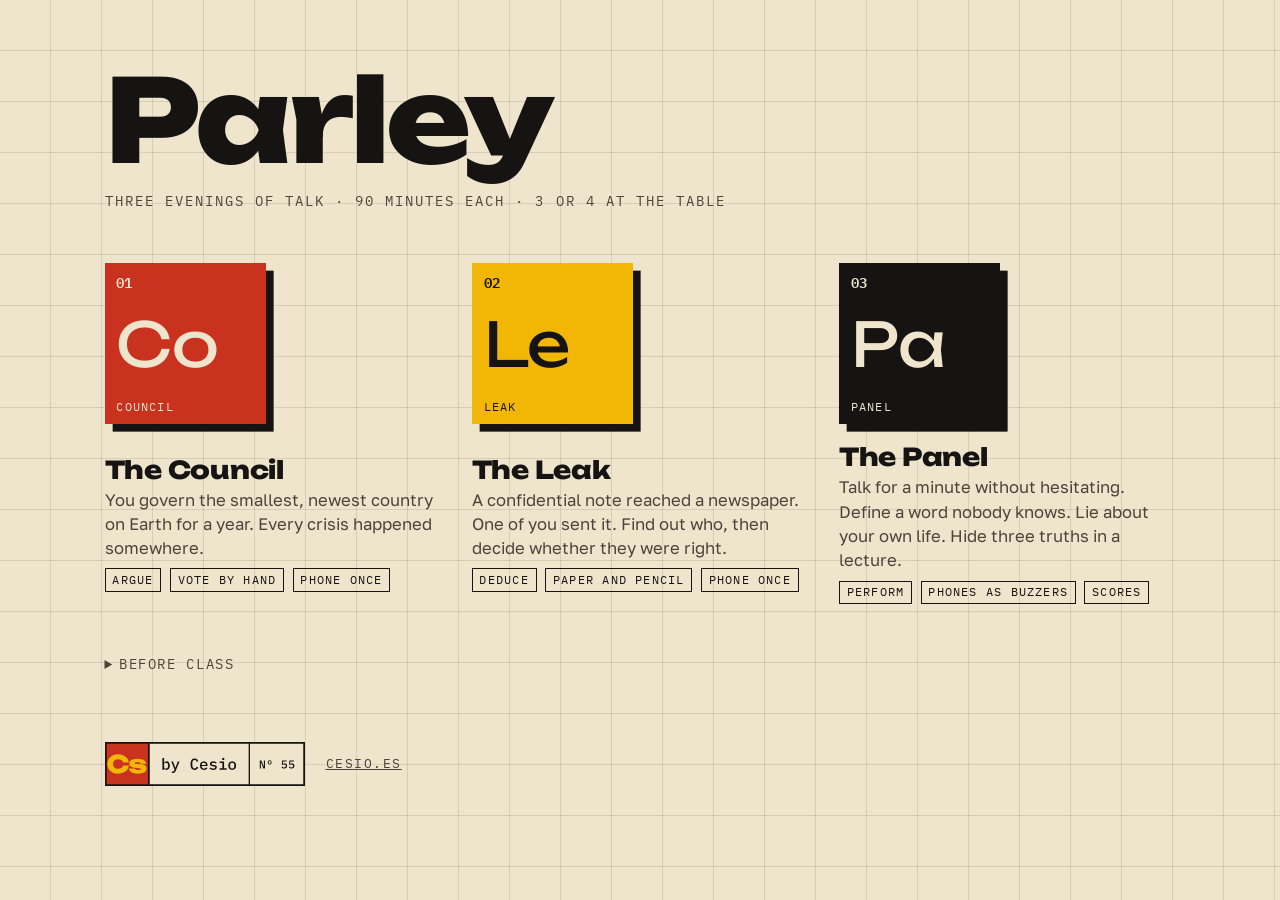
==== index.html @ 582136a7 "Parley: three conversation games (The Council, The Leak, The Panel)" ====
<!doctype html>
<html lang="en">
<head>
<meta charset="utf-8">
<meta name="viewport" content="width=device-width, initial-scale=1">
<title>Parley · three evenings of talk</title>
<meta name="description" content="Three ninety-minute conversation games for three or four advanced speakers of English.">
<link rel="icon" href="favicon.svg" type="image/svg+xml">
<link rel="stylesheet" href="assets/base.css">
</head>
<body>
<main class="hub">
  <h1>Parley</h1>
  <div class="sub">Three evenings of talk · 90 minutes each · 3 or 4 at the table</div>

  <div class="games">
    <a class="game" href="council.html">
      <span class="tile"><span class="n">01</span><span class="s">Co</span><span class="t">Council</span></span>
      <span>
        <h2>The Council</h2>
        <p>You govern the smallest, newest country on Earth for a year. Every crisis happened somewhere.</p>
        <span class="meta"><span>Argue</span><span>Vote by hand</span><span>Phone once</span></span>
      </span>
    </a>
    <a class="game" href="leak.html">
      <span class="tile y"><span class="n">02</span><span class="s">Le</span><span class="t">Leak</span></span>
      <span>
        <h2>The Leak</h2>
        <p>A confidential note reached a newspaper. One of you sent it. Find out who, then decide whether they were right.</p>
        <span class="meta"><span>Deduce</span><span>Paper and pencil</span><span>Phone once</span></span>
      </span>
    </a>
    <a class="game" href="panel.html">
      <span class="tile k"><span class="n">03</span><span class="s">Pa</span><span class="t">Panel</span></span>
      <span>
        <h2>The Panel</h2>
        <p>Talk for a minute without hesitating. Define a word nobody knows. Lie about your own life. Hide three truths in a lecture.</p>
        <span class="meta"><span>Perform</span><span>Phones as buzzers</span><span>Scores</span></span>
      </span>
    </a>
  </div>

  <details style="margin-top:3rem">
    <summary>Before class</summary>
    <ol class="steps" style="max-width:40rem;margin-top:.8rem">
      <li>Open the game on the big screen. The names go in there; each player then scans their own code.</li>
      <li>Pencils and scrap paper for everyone. The Council also wants two coins each.</li>
      <li>Printing is optional: <a href="print.html?g=council">minister’s sheet</a> · <a href="print.html?g=leak">case notebook and exhibits</a>.</li>
      <li>Keys on the big screen: → next · space starts and stops the clock · F full screen · 1 to 4 buzz, in The Panel.</li>
    </ol>
  </details>

  <div class="byline"><img src="assets/cesio-sello.svg" alt="by Cesio" height="44"><a href="https://cesio.es">cesio.es</a></div>
</main>
</body>
</html>
---- assets/base.css ----
/* Parley — shared look. Paper, ink, one red, one yellow. */
@import url('https://fonts.googleapis.com/css2?family=Unbounded:wght@600;800&family=IBM+Plex+Mono:wght@400;500;600&family=Golos+Text:wght@400;500;600;700&display=swap');

:root {
  --paper: #EFE4CC;
  --paper-2: #E6D9BC;
  --sheet: #FBF6E9;
  --ink: #161412;
  --ink-2: #4A443B;
  --line: #16141233;
  --red: #C8321E;
  --yellow: #F2B705;
  --green: #2F6B3A;
  --display: 'Unbounded', 'Arial Black', system-ui, sans-serif;
  --mono: 'IBM Plex Mono', ui-monospace, Consolas, monospace;
  --text: 'Golos Text', system-ui, -apple-system, 'Segoe UI', sans-serif;
}

* { box-sizing: border-box; }
html { font-size: 17px; }
html.host { font-size: clamp(15px, 1.22vw, 27px); }
body {
  margin: 0; min-height: 100vh; color: var(--ink); background: var(--paper);
  font-family: var(--text); line-height: 1.45; -webkit-font-smoothing: antialiased;
  background-image:
    linear-gradient(#1614121c 1px, transparent 1px),
    linear-gradient(90deg, #1614121c 1px, transparent 1px);
  background-size: 3rem 3rem; background-position: -1px -1px;
}
h1, h2, h3 { font-family: var(--display); font-weight: 800; line-height: 1.05; margin: 0; letter-spacing: -0.01em; }
h1 { font-size: 3.2rem; } h2 { font-size: 2.1rem; } h3 { font-size: 1.25rem; }
p { margin: 0 0 .7em; }
a { color: inherit; }
.mono { font-family: var(--mono); font-weight: 500; letter-spacing: .02em; }
.lab { font-family: var(--mono); font-weight: 600; font-size: .72rem; letter-spacing: .14em; text-transform: uppercase; color: var(--ink-2); }
.red { color: var(--red); } .dim { color: var(--ink-2); }
.hide { display: none !important; }

/* ---------- top bar ---------- */
.bar {
  display: flex; align-items: center; gap: 1.1rem; padding: .55rem 1.2rem;
  background: var(--ink); color: var(--paper); position: sticky; top: 0; z-index: 5;
}
.bar .brand { display: flex; align-items: center; gap: .6rem; text-decoration: none; }
.bar .brand b { font-family: var(--display); font-size: 1rem; letter-spacing: .04em; }
.bar .where { font-family: var(--mono); font-size: .8rem; letter-spacing: .12em; text-transform: uppercase; color: var(--yellow); }
.bar .sp { flex: 1; }
.bar .clock { font-family: var(--mono); font-size: .95rem; }
.bar .clock i { font-style: normal; opacity: .55; }
.bar button { background: none; border: 1px solid #ffffff44; color: var(--paper); font: inherit; font-family: var(--mono); font-size: .75rem; padding: .25rem .6rem; cursor: pointer; }
.bar button:hover { border-color: var(--yellow); color: var(--yellow); }

/* ---------- element tile ---------- */
.tile {
  --c: var(--red);
  display: inline-grid; grid-template-rows: auto 1fr auto; width: 9.5rem; height: 9.5rem; padding: .55rem .7rem;
  background: var(--c); color: var(--paper); text-decoration: none; position: relative;
  box-shadow: .45rem .45rem 0 var(--ink);
}
.tile .n { font-family: var(--mono); font-size: .8rem; font-weight: 600; }
.tile .s { font-family: var(--display); font-size: 3.6rem; line-height: 1; align-self: center; }
.tile .t { font-family: var(--mono); font-size: .7rem; letter-spacing: .1em; text-transform: uppercase; }
.tile.y { --c: var(--yellow); color: var(--ink); }
.tile.k { --c: var(--ink); }
.tile.sm { width: 2.3rem; height: 2.3rem; padding: 0; box-shadow: none; place-items: center; grid-template-rows: 1fr; }
.tile.sm .s { font-size: 1rem; }

/* ---------- stage ---------- */
.stage { max-width: 78rem; margin: 0 auto; padding: 1.2rem 1.6rem 4rem; }
.stage.narrow { max-width: 54rem; }
.kicker { font-family: var(--mono); font-weight: 600; font-size: .8rem; letter-spacing: .16em; text-transform: uppercase; color: var(--red); margin-bottom: .5rem; display: flex; gap: 1rem; align-items: baseline; }
.kicker .who { color: var(--ink); background: var(--yellow); padding: .1rem .5rem; }
.lead { font-size: 1.32rem; line-height: 1.5; max-width: 46rem; }
.sheet { background: var(--sheet); border: 2px solid var(--ink); padding: 1.3rem 1.5rem; box-shadow: .4rem .4rem 0 var(--ink); }
.sheet + .sheet { margin-top: 1.2rem; }
.row { display: flex; gap: 1.2rem; flex-wrap: wrap; align-items: stretch; }
.row > * { flex: 1 1 14rem; }
.center { text-align: center; }
.gap { height: 1.2rem; }
.split { display: grid; grid-template-columns: 1.3fr 1fr; gap: 2rem; align-items: start; margin-top: .9rem; }
.split .lead { max-width: none; font-size: 1.24rem; }
.opts.col { grid-template-columns: 1fr; margin-top: 0; gap: .8rem; }
.opts.col .opt { padding: .7rem .9rem; grid-template-columns: auto 1fr; column-gap: .8rem; }
.opts.col .opt .k { grid-row: span 4; font-size: 1.7rem; line-height: 1; }
.opts.col .opt > *:not(.k) { grid-column: 2; }

.btn {
  font-family: var(--mono); font-weight: 600; font-size: .9rem; letter-spacing: .08em; text-transform: uppercase;
  background: var(--sheet); color: var(--ink); border: 2px solid var(--ink); padding: .65rem 1.1rem; cursor: pointer;
  box-shadow: .22rem .22rem 0 var(--ink); transition: transform .06s, box-shadow .06s; text-decoration: none; display: inline-block;
}
.btn:hover { transform: translate(-1px, -1px); box-shadow: calc(.22rem + 1px) calc(.22rem + 1px) 0 var(--ink); }
.btn:active { transform: translate(.15rem, .15rem); box-shadow: .07rem .07rem 0 var(--ink); }
.btn.go { background: var(--red); color: var(--paper); }
.btn.y { background: var(--yellow); }
.btn.ghost { box-shadow: none; background: transparent; border-color: var(--line); color: var(--ink-2); }
.btn[disabled] { opacity: .35; pointer-events: none; }
.btns { display: flex; gap: .8rem; flex-wrap: wrap; align-items: center; margin-top: 1.2rem; }
.foot { position: fixed; left: 0; right: 0; bottom: 0; display: flex; justify-content: space-between; align-items: center; gap: 1rem; padding: .6rem 1.2rem; background: linear-gradient(transparent, var(--paper) 35%); pointer-events: none; }
.foot > * { pointer-events: auto; }

input[type=text], textarea {
  font: inherit; font-family: var(--text); background: var(--sheet); border: 2px solid var(--ink); padding: .55rem .7rem; width: 100%; color: var(--ink);
}
input[type=text]:focus, textarea:focus { outline: 3px solid var(--yellow); }

/* ---------- timer ---------- */
.timer { font-family: var(--display); font-size: 4.2rem; line-height: 1; font-variant-numeric: tabular-nums; display: inline-flex; align-items: baseline; gap: .8rem; }
.timer.s { font-size: 2.2rem; }
.timer.warn { color: var(--red); }
.timer.over { color: var(--red); animation: blink .8s steps(2) infinite; }
.timer small { font-family: var(--mono); font-size: .7rem; letter-spacing: .14em; color: var(--ink-2); text-transform: uppercase; }
@keyframes blink { 50% { opacity: .35; } }

/* ---------- gauges (Council) ---------- */
.gauges { display: grid; grid-template-columns: repeat(4, 1fr); gap: 1rem; margin-bottom: 1rem; }
.gauge { background: var(--sheet); border: 2px solid var(--ink); padding: .35rem .7rem .5rem; }
.gauge .top { display: flex; justify-content: space-between; align-items: baseline; }
.gauge .v { font-family: var(--display); font-size: 1.5rem; }
.gauge .segs { display: grid; grid-template-columns: repeat(10, 1fr); gap: 3px; margin-top: .35rem; }
.gauge .segs i { height: .7rem; background: var(--paper-2); }
.gauge .segs i.on { background: var(--ink); }
.gauge.low .segs i.on, .gauge.low .v { background: var(--red); color: var(--red); }
.gauge.low .v { background: none; }
.gauge .d { font-family: var(--mono); font-weight: 600; font-size: .85rem; margin-left: .4rem; }
.gauge .d.up { color: var(--green); } .gauge .d.down { color: var(--red); }

/* ---------- options ---------- */
.opts { display: grid; grid-template-columns: repeat(auto-fit, minmax(15rem, 1fr)); gap: 1rem; margin-top: 1.1rem; }
.opt { background: var(--sheet); border: 2px solid var(--ink); padding: .9rem 1rem; text-align: left; font: inherit; color: inherit; cursor: pointer; display: grid; gap: .35rem; align-content: start; box-shadow: .28rem .28rem 0 var(--ink); }
.opt:hover { background: #fff; }
.opt .k { font-family: var(--display); font-size: 1.5rem; color: var(--red); }
.opt b { font-size: 1.12rem; line-height: 1.25; }
.opt span { color: var(--ink-2); font-size: .95rem; }
.opt .fx { font-family: var(--mono); font-size: .78rem; letter-spacing: .04em; color: var(--ink); margin-top: .25rem; display: flex; gap: .7rem; flex-wrap: wrap; }
.opt .fx .up { color: var(--green); } .opt .fx .down { color: var(--red); }
.opt.won { background: var(--yellow); }
.opt.lost { opacity: .4; box-shadow: none; }
.opts.locked .opt { cursor: default; pointer-events: none; }

.note { border-left: .5rem solid var(--yellow); background: var(--sheet); padding: .7rem 1rem; margin-top: 1.1rem; font-size: 1rem; }
.note .lab { display: block; margin-bottom: .2rem; color: var(--red); }
.phrases { margin-top: 1.2rem; display: flex; gap: .6rem; flex-wrap: wrap; align-items: center; }
.phrases q { font-family: var(--mono); font-size: .82rem; border: 1px dashed var(--ink-2); padding: .22rem .55rem; quotes: none; color: var(--ink-2); }

/* ---------- seats, QR ---------- */
.seats { display: grid; grid-template-columns: repeat(auto-fit, minmax(13rem, 1fr)); gap: 1.1rem; }
.seat { background: var(--sheet); border: 2px solid var(--ink); padding: .9rem; text-align: center; }
.seat .qr { width: 100%; max-width: 13rem; aspect-ratio: 1; margin: .5rem auto 0; background: #fff; padding: .5rem; }
.seat .qr svg { width: 100%; height: 100%; display: block; }
.seat h3 { font-size: 1.15rem; }
.seat.on { background: var(--yellow); }
.chips { display: flex; gap: .6rem; flex-wrap: wrap; }
.chip { font-family: var(--mono); font-weight: 600; font-size: .85rem; border: 2px solid var(--ink); padding: .3rem .7rem; background: var(--sheet); }
.chip.on { background: var(--yellow); } .chip.hot { background: var(--red); color: var(--paper); }
button.chip { cursor: pointer; font: inherit; font-family: var(--mono); font-weight: 600; font-size: .85rem; }

/* ---------- documents (Leak) ---------- */
.doc { background: #fff; border: 1px solid var(--ink); padding: 1.2rem 1.4rem; font-size: .95rem; position: relative; }
.doc h4 { font-family: var(--mono); font-size: .8rem; letter-spacing: .12em; text-transform: uppercase; margin: 0 0 .7rem; padding-bottom: .5rem; border-bottom: 2px solid var(--ink); display: flex; justify-content: space-between; gap: 1rem; }
.doc h4 em { font-style: normal; color: var(--red); }
.doc table { width: 100%; border-collapse: collapse; font-family: var(--mono); font-size: .82rem; }
.doc th, .doc td { text-align: left; padding: .28rem .5rem; border-bottom: 1px solid #0002; vertical-align: top; }
.doc th { font-weight: 600; background: #0000000d; }
.doc .press { font-family: Georgia, 'Times New Roman', serif; font-size: 1.05rem; line-height: 1.5; }
.doc .press h5 { font-family: Georgia, serif; font-size: 1.7rem; line-height: 1.1; margin: 0 0 .5rem; }
.docs { display: grid; grid-template-columns: repeat(auto-fit, minmax(24rem, 1fr)); gap: 1.1rem; }
.stamp { position: absolute; right: 1rem; top: 2.6rem; font-family: var(--display); color: var(--red); border: 3px solid var(--red); padding: .1rem .5rem; transform: rotate(-7deg); font-size: .8rem; opacity: .8; }

/* ---------- tables, scores ---------- */
table.score { width: 100%; border-collapse: collapse; font-size: 1.1rem; }
table.score td, table.score th { padding: .5rem .7rem; border-bottom: 2px solid var(--ink); text-align: left; }
table.score td.n { font-family: var(--display); font-size: 1.5rem; text-align: right; }
table.score tr.top td { background: var(--yellow); }
.big { font-family: var(--display); font-size: 3.4rem; line-height: 1.05; }
.word { font-family: var(--display); font-size: 4.4rem; line-height: 1; word-break: break-word; }
.subject { font-family: var(--display); font-size: 3rem; line-height: 1.1; }
ul.plain { list-style: none; padding: 0; margin: 0; }
ul.plain li { padding: .35rem 0; border-bottom: 1px solid var(--line); }
ol.steps { padding-left: 1.2rem; margin: .4rem 0 0; } ol.steps li { margin-bottom: .35rem; }
details { margin-top: 1rem; } summary { cursor: pointer; font-family: var(--mono); font-size: .8rem; letter-spacing: .12em; text-transform: uppercase; color: var(--ink-2); }
.agenda { display: grid; grid-template-columns: auto 1fr auto; gap: .2rem 1rem; font-family: var(--mono); font-size: .88rem; }
.agenda b { font-weight: 600; }

/* ---------- hub ---------- */
.hub { max-width: 66rem; margin: 0 auto; padding: 3.5rem 1.5rem 4rem; }
.hub h1 { font-size: clamp(3rem, 9vw, 7rem); letter-spacing: -.03em; }
.hub .sub { font-family: var(--mono); letter-spacing: .14em; text-transform: uppercase; font-size: .85rem; margin: .6rem 0 3rem; color: var(--ink-2); }
.games { display: grid; grid-template-columns: repeat(auto-fit, minmax(17rem, 1fr)); gap: 2.2rem 1.8rem; }
.game { text-decoration: none; display: grid; grid-template-columns: 1fr; gap: 1.2rem; align-items: start; justify-items: start; }
.game h2 { font-size: 1.45rem; margin-bottom: .3rem; }
.game p { font-size: .98rem; color: var(--ink-2); margin: 0 0 .5rem; }
.game .meta { font-family: var(--mono); font-size: .72rem; letter-spacing: .1em; text-transform: uppercase; color: var(--ink); display: flex; gap: .5rem; flex-wrap: wrap; }
.game .meta span { border: 1px solid var(--ink); padding: .1rem .4rem; }
.game:hover .tile { transform: translate(-2px, -2px); }
.byline { margin-top: 4rem; font-family: var(--mono); font-size: .75rem; letter-spacing: .12em; text-transform: uppercase; color: var(--ink-2); display: flex; gap: 1.2rem; flex-wrap: wrap; align-items: center; }

/* ---------- phone ---------- */
body.phone { background-size: 2.2rem 2.2rem; }
.ph { max-width: 34rem; margin: 0 auto; padding: 1rem 1rem 4rem; }
.ph h1 { font-size: 1.7rem; } .ph h2 { font-size: 1.3rem; margin: 1.1rem 0 .4rem; }
.cover { min-height: 62vh; display: grid; place-items: center; text-align: center; background: var(--ink); color: var(--paper); padding: 2rem; cursor: pointer; }
.cover .big { font-size: 2rem; }
.brief p { font-size: 1.04rem; }
.brief ul { padding-left: 1.1rem; margin: .2rem 0 .8rem; } .brief li { margin-bottom: .45rem; }
.brief .secret { border: 2px solid var(--red); padding: .7rem .9rem; background: var(--sheet); margin: .8rem 0; }
.brief .want { border: 2px solid var(--ink); background: var(--yellow); padding: .7rem .9rem; margin: .8rem 0; }
.buzz { width: 100%; aspect-ratio: 1; max-height: 58vh; border-radius: 50%; border: .5rem solid var(--ink); background: var(--red); color: var(--paper); font-family: var(--display); font-size: 2.2rem; box-shadow: 0 .8rem 0 var(--ink); cursor: pointer; touch-action: manipulation; -webkit-tap-highlight-color: transparent; }
.buzz:active { transform: translateY(.5rem); box-shadow: 0 .3rem 0 var(--ink); }
.buzz[disabled] { background: var(--paper-2); color: var(--ink-2); box-shadow: 0 .3rem 0 var(--ink-2); border-color: var(--ink-2); }
.vote { display: grid; grid-template-columns: 1fr 1fr; gap: 1rem; }
.vote button { font-family: var(--display); font-size: 1.5rem; padding: 2.2rem .5rem; border: 3px solid var(--ink); background: var(--sheet); cursor: pointer; }
.vote button.sel { background: var(--yellow); }
.net { font-family: var(--mono); font-size: .7rem; letter-spacing: .1em; text-transform: uppercase; }
.net.ok::before { content: '● '; color: var(--green); } .net.bad::before { content: '● '; color: var(--red); }

/* ---------- print ---------- */
.page { background: #fff; color: #000; width: 210mm; min-height: 296mm; margin: 1rem auto; padding: 14mm 15mm; border: 1px solid #0003; position: relative; font-size: 11pt; }
.page h2 { font-size: 17pt; } .page h3 { font-size: 11pt; margin: 4mm 0 2mm; }
.page table { width: 100%; border-collapse: collapse; }
.page td, .page th { border: 1px solid #000; padding: 1.6mm 2mm; text-align: left; vertical-align: top; font-size: 9.5pt; }
.page .ruled { height: 9mm; border-bottom: 1px solid #0006; }
.page .box { border: 1.5px solid #000; padding: 3mm; min-height: 30mm; margin-top: 2mm; }
.page .fold { border: 2px dashed #000; padding: 4mm; text-align: center; font-family: var(--mono); letter-spacing: .1em; margin-bottom: 5mm; }
@media print {
  body { background: #fff; }
  .noprint, .bar { display: none !important; }
  .page { margin: 0; border: none; page-break-after: always; width: auto; min-height: 0; }
  .doc { break-inside: avoid; }
}
@media (max-width: 760px) {
  .gauges { grid-template-columns: repeat(2, 1fr); }
  .split { grid-template-columns: 1fr; }
  h1 { font-size: 2.1rem; } h2 { font-size: 1.5rem; }
  .word { font-size: 2.6rem; } .subject { font-size: 2rem; } .big { font-size: 2.2rem; }
}
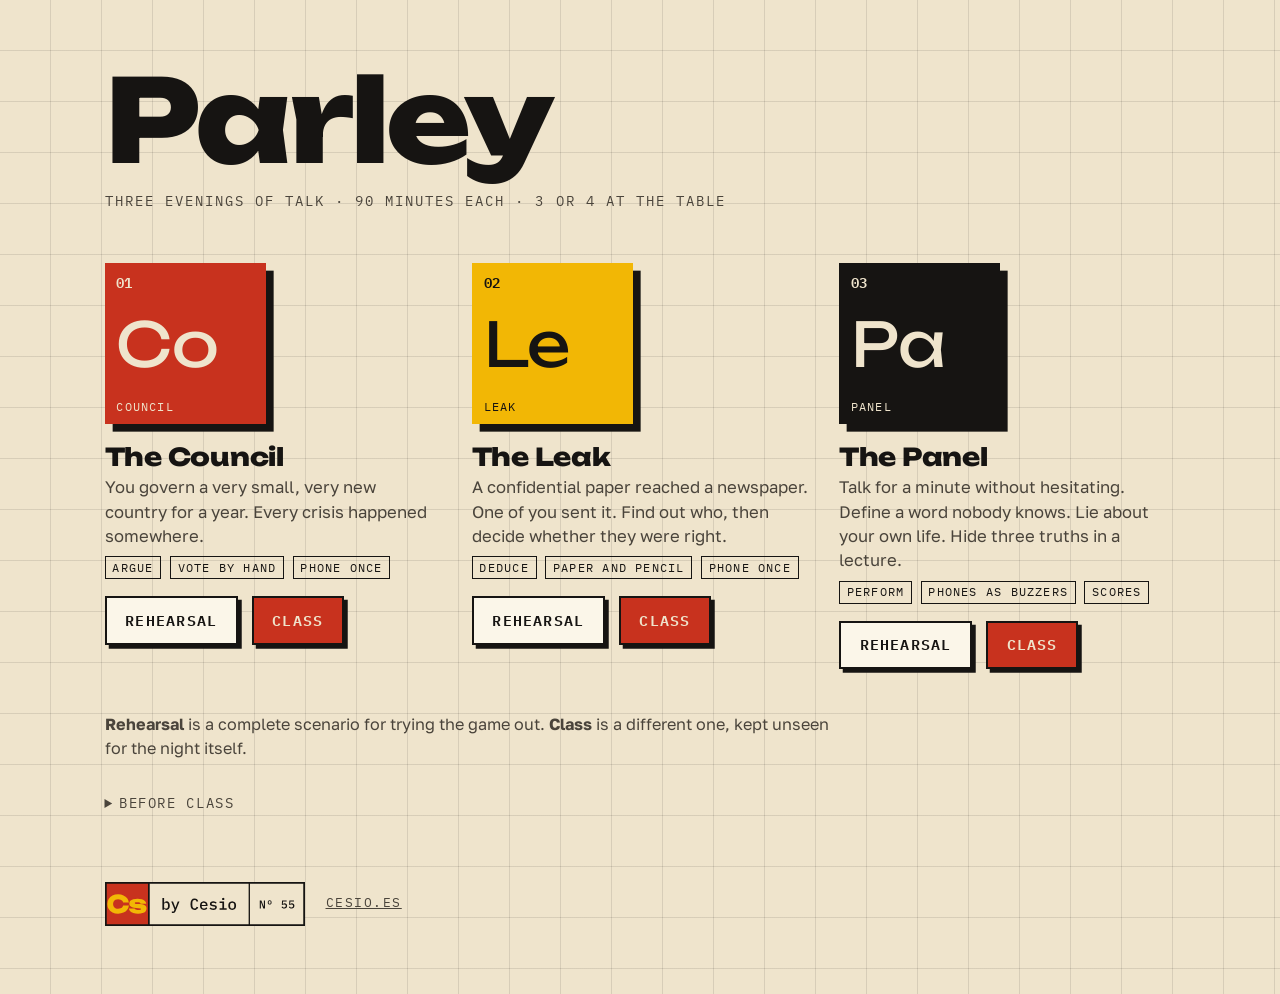
==== commit 0a8ac8cb: "Two complete scenarios per game: rehearsal and class" ====
--- a/index.html
+++ b/index.html
@@ -14,38 +14,44 @@
   <div class="sub">Three evenings of talk · 90 minutes each · 3 or 4 at the table</div>
 
   <div class="games">
-    <a class="game" href="council.html">
+    <div class="game">
       <span class="tile"><span class="n">01</span><span class="s">Co</span><span class="t">Council</span></span>
-      <span>
+      <div>
         <h2>The Council</h2>
-        <p>You govern the smallest, newest country on Earth for a year. Every crisis happened somewhere.</p>
+        <p>You govern a very small, very new country for a year. Every crisis happened somewhere.</p>
         <span class="meta"><span>Argue</span><span>Vote by hand</span><span>Phone once</span></span>
-      </span>
-    </a>
-    <a class="game" href="leak.html">
+        <div class="pick"><a class="btn" href="council.html">Rehearsal</a><a class="btn go" href="council.html?v=class">Class</a></div>
+      </div>
+    </div>
+    <div class="game">
       <span class="tile y"><span class="n">02</span><span class="s">Le</span><span class="t">Leak</span></span>
-      <span>
+      <div>
         <h2>The Leak</h2>
-        <p>A confidential note reached a newspaper. One of you sent it. Find out who, then decide whether they were right.</p>
+        <p>A confidential paper reached a newspaper. One of you sent it. Find out who, then decide whether they were right.</p>
         <span class="meta"><span>Deduce</span><span>Paper and pencil</span><span>Phone once</span></span>
-      </span>
-    </a>
-    <a class="game" href="panel.html">
+        <div class="pick"><a class="btn" href="leak.html">Rehearsal</a><a class="btn go" href="leak.html?v=class">Class</a></div>
+      </div>
+    </div>
+    <div class="game">
       <span class="tile k"><span class="n">03</span><span class="s">Pa</span><span class="t">Panel</span></span>
-      <span>
+      <div>
         <h2>The Panel</h2>
         <p>Talk for a minute without hesitating. Define a word nobody knows. Lie about your own life. Hide three truths in a lecture.</p>
         <span class="meta"><span>Perform</span><span>Phones as buzzers</span><span>Scores</span></span>
-      </span>
-    </a>
+        <div class="pick"><a class="btn" href="panel.html">Rehearsal</a><a class="btn go" href="panel.html?v=class">Class</a></div>
+      </div>
+    </div>
   </div>
 
-  <details style="margin-top:3rem">
+  <p class="legend"><b>Rehearsal</b> is a complete scenario for trying the game out. <b>Class</b> is a different one, kept unseen for the night itself.</p>
+
+  <details style="margin-top:2rem">
     <summary>Before class</summary>
-    <ol class="steps" style="max-width:40rem;margin-top:.8rem">
+    <ol class="steps" style="max-width:44rem;margin-top:.8rem">
       <li>Open the game on the big screen. The names go in there; each player then scans their own code.</li>
       <li>Pencils and scrap paper for everyone. The Council also wants two coins each.</li>
-      <li>Printing is optional: <a href="print.html?g=council">minister’s sheet</a> · <a href="print.html?g=leak">case notebook and exhibits</a>.</li>
+      <li>Printing is optional. Rehearsal: <a href="print.html?g=council">minister’s sheet</a> · <a href="print.html?g=leak">case notebook and exhibits</a>.</li>
+      <li>Class: <a href="print.html?g=council&v=class">minister’s sheet</a> · <a href="print.html?g=leak&v=class">case notebook and exhibits</a>. The exhibits give the case away: print them without reading and hand them out face down.</li>
       <li>Keys on the big screen: → next · space starts and stops the clock · F full screen · 1 to 4 buzz, in The Panel.</li>
     </ol>
   </details>
--- a/assets/base.css
+++ b/assets/base.css
@@ -45,6 +45,8 @@
 .bar .brand b { font-family: var(--display); font-size: 1rem; letter-spacing: .04em; }
 .bar .where { font-family: var(--mono); font-size: .8rem; letter-spacing: .12em; text-transform: uppercase; color: var(--yellow); }
 .bar .sp { flex: 1; }
+.bar .tag { font-family: var(--mono); font-weight: 600; font-size: .68rem; letter-spacing: .14em; text-transform: uppercase; padding: .12rem .5rem; border: 1px solid var(--yellow); color: var(--yellow); }
+.bar .tag.class { background: var(--red); border-color: var(--red); color: var(--paper); }
 .bar .clock { font-family: var(--mono); font-size: .95rem; }
 .bar .clock i { font-style: normal; opacity: .55; }
 .bar button { background: none; border: 1px solid #ffffff44; color: var(--paper); font: inherit; font-family: var(--mono); font-size: .75rem; padding: .25rem .6rem; cursor: pointer; }
@@ -187,12 +189,14 @@
 .hub h1 { font-size: clamp(3rem, 9vw, 7rem); letter-spacing: -.03em; }
 .hub .sub { font-family: var(--mono); letter-spacing: .14em; text-transform: uppercase; font-size: .85rem; margin: .6rem 0 3rem; color: var(--ink-2); }
 .games { display: grid; grid-template-columns: repeat(auto-fit, minmax(17rem, 1fr)); gap: 2.2rem 1.8rem; }
-.game { text-decoration: none; display: grid; grid-template-columns: 1fr; gap: 1.2rem; align-items: start; justify-items: start; }
+.game { text-decoration: none; display: grid; grid-template-columns: 1fr; gap: 1.2rem; align-items: start; align-content: start; justify-items: start; }
 .game h2 { font-size: 1.45rem; margin-bottom: .3rem; }
 .game p { font-size: .98rem; color: var(--ink-2); margin: 0 0 .5rem; }
 .game .meta { font-family: var(--mono); font-size: .72rem; letter-spacing: .1em; text-transform: uppercase; color: var(--ink); display: flex; gap: .5rem; flex-wrap: wrap; }
 .game .meta span { border: 1px solid var(--ink); padding: .1rem .4rem; }
-.game:hover .tile { transform: translate(-2px, -2px); }
+.game .pick { display: flex; gap: .8rem; margin-top: 1rem; }
+.legend { margin-top: 2.6rem; font-size: .95rem; color: var(--ink-2); max-width: 44rem; }
+.seat a.lab { display: inline-block; margin-top: .5rem; color: var(--red); }
 .byline { margin-top: 4rem; font-family: var(--mono); font-size: .75rem; letter-spacing: .12em; text-transform: uppercase; color: var(--ink-2); display: flex; gap: 1.2rem; flex-wrap: wrap; align-items: center; }
 
 /* ---------- phone ---------- */
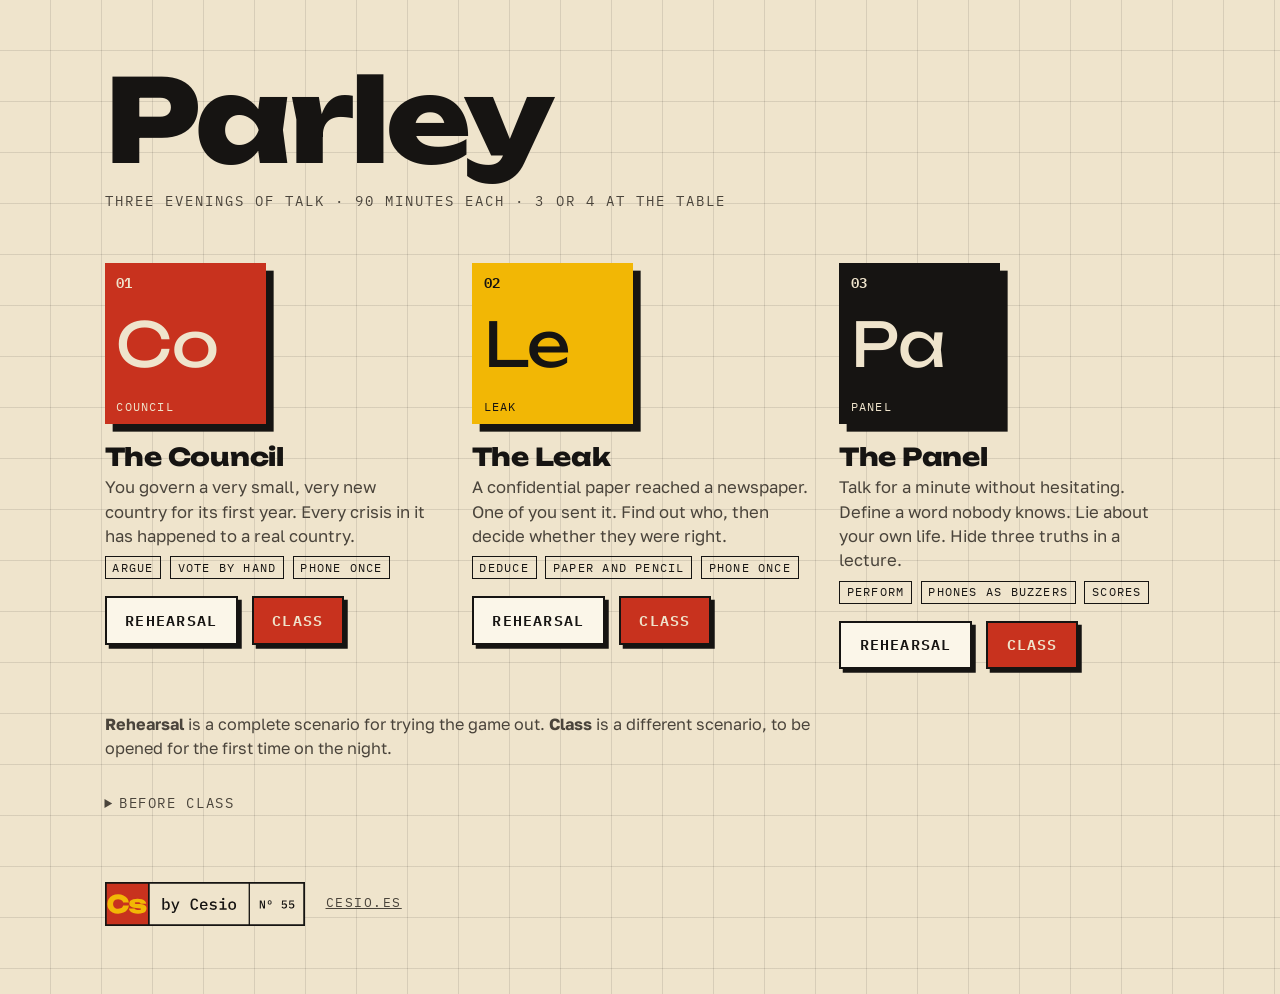
==== commit a2a23c8c: "The Council: briefing, Charter bound to the promises, question-mark options, plainer prose" ====
--- a/index.html
+++ b/index.html
@@ -18,7 +18,7 @@
       <span class="tile"><span class="n">01</span><span class="s">Co</span><span class="t">Council</span></span>
       <div>
         <h2>The Council</h2>
-        <p>You govern a very small, very new country for a year. Every crisis happened somewhere.</p>
+        <p>You govern a very small, very new country for its first year. Every crisis in it has happened to a real country.</p>
         <span class="meta"><span>Argue</span><span>Vote by hand</span><span>Phone once</span></span>
         <div class="pick"><a class="btn" href="council.html">Rehearsal</a><a class="btn go" href="council.html?v=class">Class</a></div>
       </div>
@@ -43,13 +43,13 @@
     </div>
   </div>
 
-  <p class="legend"><b>Rehearsal</b> is a complete scenario for trying the game out. <b>Class</b> is a different one, kept unseen for the night itself.</p>
+  <p class="legend"><b>Rehearsal</b> is a complete scenario for trying the game out. <b>Class</b> is a different scenario, to be opened for the first time on the night.</p>
 
   <details style="margin-top:2rem">
     <summary>Before class</summary>
     <ol class="steps" style="max-width:44rem;margin-top:.8rem">
-      <li>Open the game on the big screen. The names go in there; each player then scans their own code.</li>
-      <li>Pencils and scrap paper for everyone. The Council also wants two coins each.</li>
+      <li>Open the game on the big screen and type in the names. Each player then scans their own code.</li>
+      <li>Everyone needs a pencil and some scrap paper. For The Council, everyone also needs two coins.</li>
       <li>Printing is optional. Rehearsal: <a href="print.html?g=council">minister’s sheet</a> · <a href="print.html?g=leak">case notebook and exhibits</a>.</li>
       <li>Class: <a href="print.html?g=council&v=class">minister’s sheet</a> · <a href="print.html?g=leak&v=class">case notebook and exhibits</a>. The exhibits give the case away: print them without reading and hand them out face down.</li>
       <li>Keys on the big screen: → next · space starts and stops the clock · F full screen · 1 to 4 buzz, in The Panel.</li>
--- a/assets/base.css
+++ b/assets/base.css
@@ -101,10 +101,10 @@
 .foot { position: fixed; left: 0; right: 0; bottom: 0; display: flex; justify-content: space-between; align-items: center; gap: 1rem; padding: .6rem 1.2rem; background: linear-gradient(transparent, var(--paper) 35%); pointer-events: none; }
 .foot > * { pointer-events: auto; }
 
-input[type=text], textarea {
+input[type=text], input[type=number], textarea {
   font: inherit; font-family: var(--text); background: var(--sheet); border: 2px solid var(--ink); padding: .55rem .7rem; width: 100%; color: var(--ink);
 }
-input[type=text]:focus, textarea:focus { outline: 3px solid var(--yellow); }
+input[type=text]:focus, input[type=number]:focus, textarea:focus { outline: 3px solid var(--yellow); }
 
 /* ---------- timer ---------- */
 .timer { font-family: var(--display); font-size: 4.2rem; line-height: 1; font-variant-numeric: tabular-nums; display: inline-flex; align-items: baseline; gap: .8rem; }
@@ -136,6 +136,7 @@
 .opt span { color: var(--ink-2); font-size: .95rem; }
 .opt .fx { font-family: var(--mono); font-size: .78rem; letter-spacing: .04em; color: var(--ink); margin-top: .25rem; display: flex; gap: .7rem; flex-wrap: wrap; }
 .opt .fx .up { color: var(--green); } .opt .fx .down { color: var(--red); }
+.opt .fx .q { color: var(--ink-2); letter-spacing: .2em; }
 .opt.won { background: var(--yellow); }
 .opt.lost { opacity: .4; box-shadow: none; }
 .opts.locked .opt { cursor: default; pointer-events: none; }
@@ -166,6 +167,19 @@
 .doc th { font-weight: 600; background: #0000000d; }
 .doc .press { font-family: Georgia, 'Times New Roman', serif; font-size: 1.05rem; line-height: 1.5; }
 .doc .press h5 { font-family: Georgia, serif; font-size: 1.7rem; line-height: 1.1; margin: 0 0 .5rem; }
+/* The Council: gauge cards in the briefing, the Charter as a document, and the overlay that shows it. */
+.gcards { display: grid; grid-template-columns: repeat(4, 1fr); gap: 1rem; margin-top: 1.2rem; }
+.gcard { background: var(--sheet); border: 2px solid var(--ink); padding: .8rem .9rem 1rem; }
+.gcard .gauge { border: 0; padding: 0; background: none; }
+.gcard p { margin: .8rem 0 .7rem; font-size: 1.05rem; line-height: 1.4; }
+.gcard dl { margin: 0; display: grid; grid-template-columns: auto 1fr; gap: .35rem .7rem; font-size: .95rem; }
+.gcard dt { font-family: var(--mono); font-weight: 600; font-size: .72rem; letter-spacing: .1em; text-transform: uppercase; color: var(--red); padding-top: .2rem; white-space: nowrap; }
+.gcard dd { margin: 0; color: var(--ink-2); }
+.doc.charter { font-family: Georgia, 'Times New Roman', serif; font-size: 1.12rem; line-height: 1.5; padding: 1.5rem 1.8rem; box-shadow: .4rem .4rem 0 var(--ink); }
+.doc.charter p { margin: 0 0 .7rem; }
+.doc.charter .sig { margin: 1.1rem 0 0; font-style: italic; color: var(--ink-2); }
+.veil { position: fixed; inset: 0; z-index: 9; background: #161412cc; display: grid; place-items: center; padding: 2rem; cursor: pointer; }
+.veil .doc { max-width: 46rem; width: 100%; }
 .docs { display: grid; grid-template-columns: repeat(auto-fit, minmax(24rem, 1fr)); gap: 1.1rem; }
 .stamp { position: absolute; right: 1rem; top: 2.6rem; font-family: var(--display); color: var(--red); border: 3px solid var(--red); padding: .1rem .5rem; transform: rotate(-7deg); font-size: .8rem; opacity: .8; }
 
@@ -180,6 +194,7 @@
 ul.plain { list-style: none; padding: 0; margin: 0; }
 ul.plain li { padding: .35rem 0; border-bottom: 1px solid var(--line); }
 ol.steps { padding-left: 1.2rem; margin: .4rem 0 0; } ol.steps li { margin-bottom: .35rem; }
+ol.steps.big li { font-size: 1.16rem; line-height: 1.45; margin-bottom: .7rem; }
 details { margin-top: 1rem; } summary { cursor: pointer; font-family: var(--mono); font-size: .8rem; letter-spacing: .12em; text-transform: uppercase; color: var(--ink-2); }
 .agenda { display: grid; grid-template-columns: auto 1fr auto; gap: .2rem 1rem; font-family: var(--mono); font-size: .88rem; }
 .agenda b { font-weight: 600; }
@@ -234,6 +249,7 @@
 }
 @media (max-width: 760px) {
   .gauges { grid-template-columns: repeat(2, 1fr); }
+  .gcards { grid-template-columns: repeat(2, 1fr); }
   .split { grid-template-columns: 1fr; }
   h1 { font-size: 2.1rem; } h2 { font-size: 1.5rem; }
   .word { font-size: 2.6rem; } .subject { font-size: 2rem; } .big { font-size: 2.2rem; }
